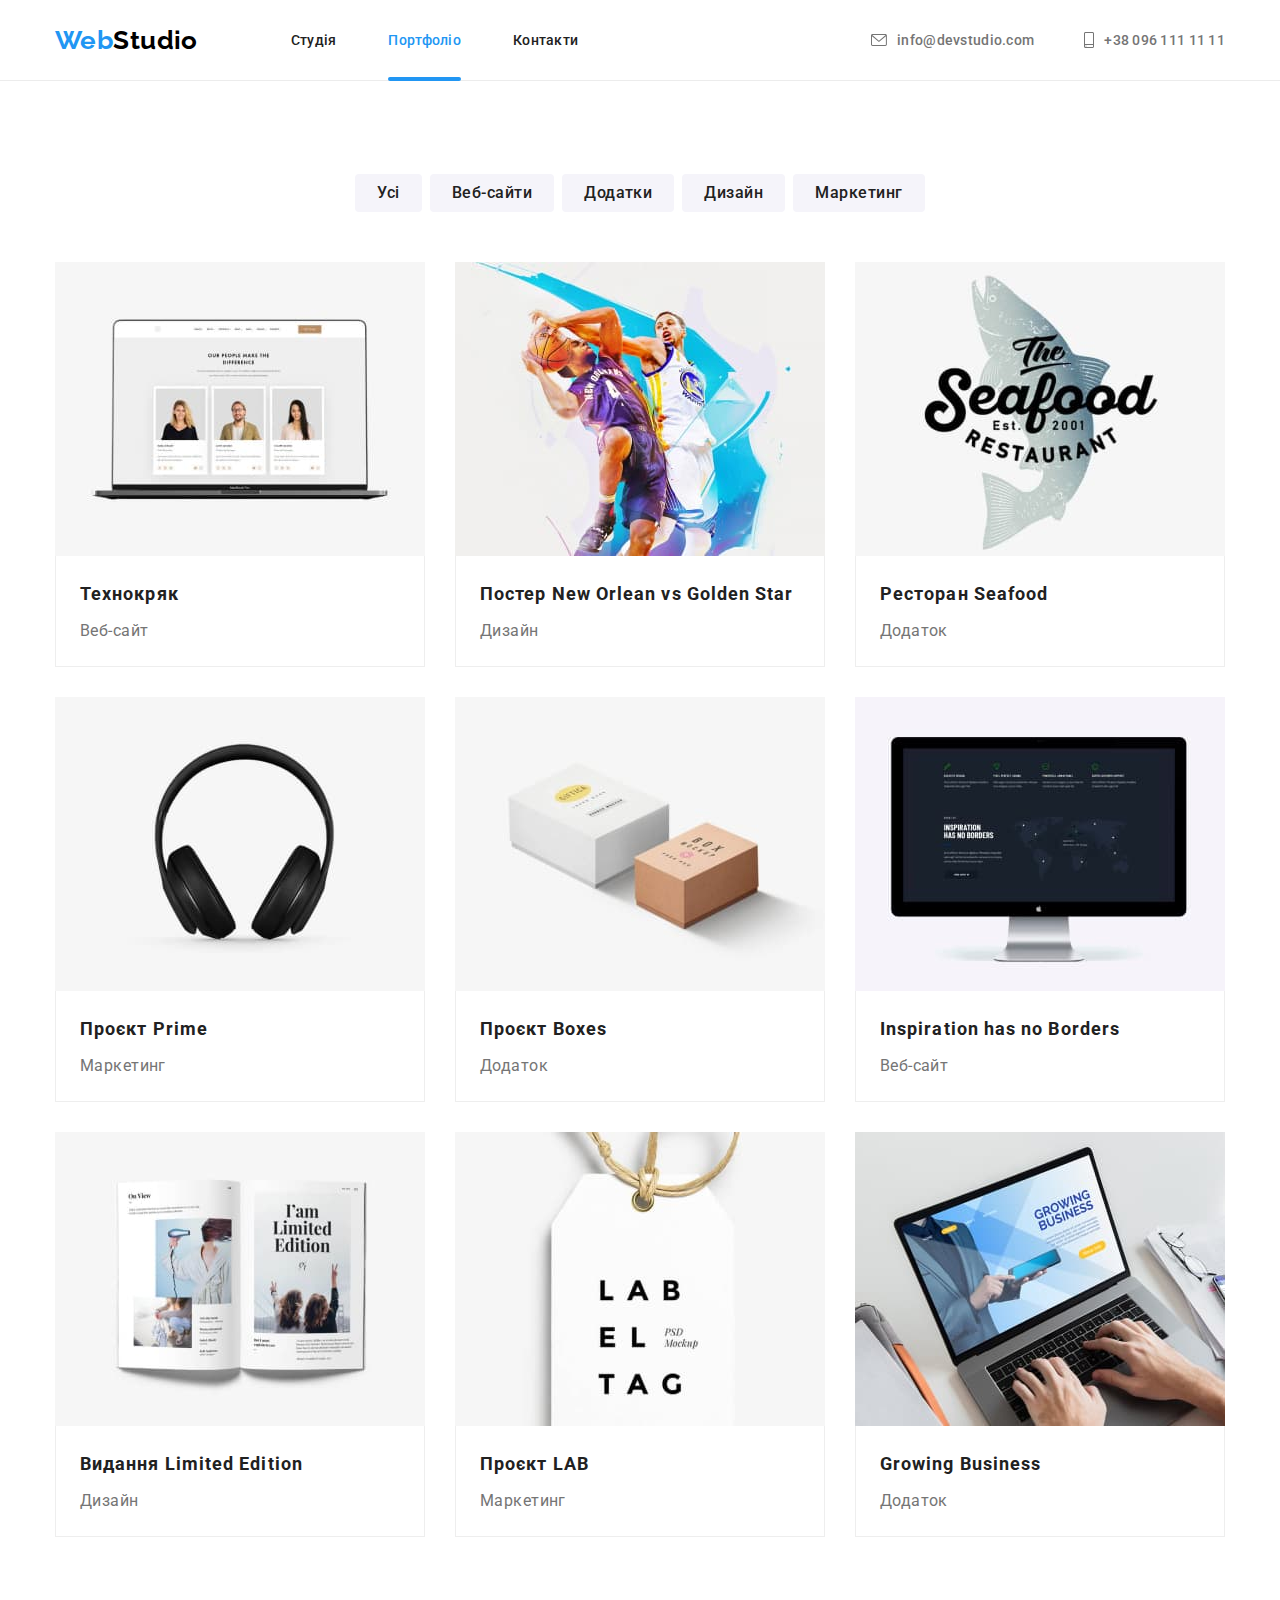
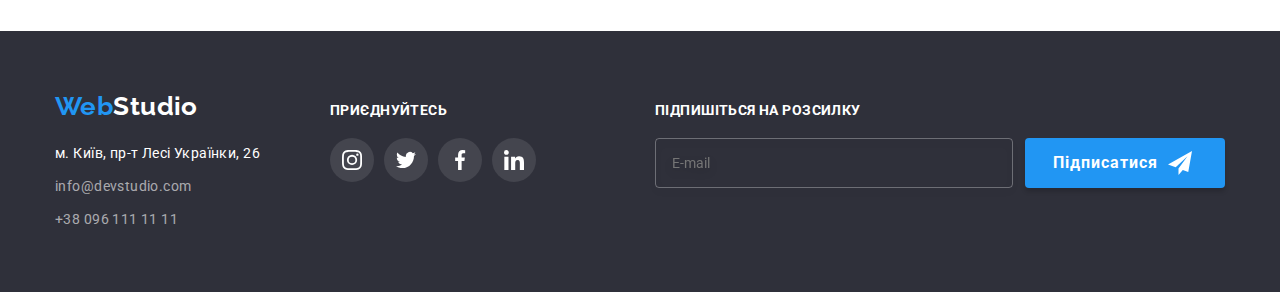
==== portfolio.html @ eb081574 "Initial commit" ====
<!DOCTYPE html>
<html lang="uk">
<head>
    <meta charset="UTF-8">
    <meta http-equiv="X-UA-Compatible" content="IE=edge">
    <meta name="viewport" content="width=device-width, initial-scale=1.0">
    <title>Портфоліо</title>
    <link rel="preconnect" href="https://fonts.googleapis.com">
    <link rel="preconnect" href="https://fonts.gstatic.com" crossorigin>
    <link href="https://fonts.googleapis.com/css2?family=Raleway:wght@700&family=Roboto:wght@400;500;700;900&display=swap" rel="stylesheet">
    <link rel="stylesheet" href="https://cdnjs.cloudflare.com/ajax/libs/modern-normalize/1.1.0/modern-normalize.css">
    <link rel="stylesheet" href="./css/styles.css">
</head>
<body>
    <header class="header">
        <div class="header-navigation container">
            <a lang="en" class="site-logo" href="./"><span class="site-logo-design">Web</span>Studio</a>
            <nav class="header-nav">
                <ul class="header-navigation-links list">
                    <li class="list-item"><a class="header-navigation-link" href="./">Студія</a></li>
                    <li class="list-item"><a class="header-navigation-link current" href="./portfolio.html">Портфоліо</a></li>
                    <li class="list-item"><a class="header-navigation-link" href="#">Контакти</a></li>
                </ul>
            </nav>
            <ul class="header-navigation-contacts list">
                <li class="list-item">
                    <a class="header-navigation-email" href="mailto:info@devstudio.com">
                        <svg class="header-navigation-email-icon">
                            <use href="./images/icons.svg#icon-envelope"></use>
                        </svg>
                        info@devstudio.com
                    </a>
                </li>
                <li class="list-item">
                    <a class="header-navigation-phone" href="tel:+380961111111">
                        <svg class="header-navigation-phone-icon">
                            <use href="./images/icons.svg#icon-smartphone"></use>
                        </svg>
                        +38 096 111 11 11
                    </a>
                </li>
            </ul>
        </div>
    </header>
    <main>
        <section class="projects section">
            <div class="container">
                <!-- hide this h1 -->
                <h1 class="projects-title">Наші проекти</h1>
                <ul class="projects-filter-buttons-list list">
                    <li class="projects-filter-item"><button class="projects-filter-button" type="button">Усі</button></li>
                    <li class="projects-filter-item"><button class="projects-filter-button" type="button">Веб-сайти</button></li>
                    <li class="projects-filter-item"><button class="projects-filter-button" type="button">Додатки</button></li>
                    <li class="projects-filter-item"><button class="projects-filter-button" type="button">Дизайн</button></li>
                    <li class="projects-filter-item"><button class="projects-filter-button" type="button">Маркетинг</button></li>
                </ul>
                <ul class="projects-list list">
                    <li class="projects-item">
                        <a class="project-link" href="#">
                            <div class="project-description-container">
                                <img src="./images/technocrack.jpg" alt="Технокряк" width="370" height="295">
                                <div class="project-description">
                                    <p>
                                        Ресурс пропонує комплексні пропозиції з різним рівнем функціоналу та сервісів. Все це дозволить відвідувачу отримати вичерпні відомості про компанію чи приватну особу.
                                    </p>
                                </div>
                            </div>
                            <div class="project-content">
                                <h2 class="project-title">Технокряк</h2>
                                <p class="project-type">Веб-сайт</p>
                            </div>
                        </a>
                    </li>
                    <li class="projects-item">
                        <a class="project-link" href="#">
                            <div class="project-description-container">
                                <img src="./images/poster_new-orlean.jpg" alt="Постер New Orlean vs Golden Star" width="370" height="295">
                                <div class="project-description">
                                    <p>
                                        Ресурс пропонує комплексні пропозиції з різним рівнем функціоналу та сервісів. Все це дозволить відвідувачу
                                        отримати
                                        вичерпні відомості про компанію чи приватну особу.
                                    </p>
                                </div>
                            </div>
                            <div class="project-content">
                                <h2 class="project-title">Постер New Orlean vs Golden Star</h2>
                                <p class="project-type">Дизайн</p>
                            </div>
                        </a>
                    </li>
                    <li class="projects-item">
                        <a class="project-link" href="">
                            <div class="project-description-container">
                                <img src="./images/restaurant_seafood.jpg" alt="Ресторан Seafood" width="370" height="295">
                                <div class="project-description">
                                    <p>
                                        Ресурс пропонує комплексні пропозиції з різним рівнем функціоналу та сервісів. Все це дозволить відвідувачу
                                        отримати
                                        вичерпні відомості про компанію чи приватну особу.
                                    </p>
                                </div>
                            </div>
                            <div class="project-content">
                                <h2 class="project-title">Ресторан Seafood</h2>
                                <p class="project-type">Додаток</p>
                            </div>
                        </a>
                    </li>
                    <li class="projects-item">
                        <a class="project-link" href="#">
                            <div class="project-description-container">
                                <img src="./images/project_prime.jpg" alt="Проєкт Prime" width="370" height="295">
                                <div class="project-description">
                                    <p>
                                        Ресурс пропонує комплексні пропозиції з різним рівнем функціоналу та сервісів. Все це дозволить відвідувачу
                                        отримати
                                        вичерпні відомості про компанію чи приватну особу.
                                    </p>
                                </div>
                            </div>
                            <div class="project-content">
                                <h2 class="project-title">Проєкт Prime</h2>
                                <p class="project-type">Маркетинг</p>
                            </div>
                        </a>
                    </li>
                    <li class="projects-item">
                        <a class="project-link" href="#">
                            <div class="project-description-container">
                                <img src="./images/project_boxes.jpg" alt="Проєкт Boxes" width="370" height="295">
                                <div class="project-description">
                                    <p>
                                        Ресурс пропонує комплексні пропозиції з різним рівнем функціоналу та сервісів. Все це дозволить відвідувачу
                                        отримати
                                        вичерпні відомості про компанію чи приватну особу.
                                    </p>
                                </div>
                            </div>
                            <div class="project-content">
                                <h2 class="project-title">Проєкт Boxes</h2>
                                <p class="project-type">Додаток</p>
                            </div>
                        </a>
                    </li>
                    <li class="projects-item">
                        <a class="project-link" href="#">
                            <div class="project-description-container">
                                <img src="./images/inspiration_has_no_borders.jpg" alt="Inspiration has no Borders" width="370" height="295">
                                <div class="project-description">
                                    <p>
                                        Ресурс пропонує комплексні пропозиції з різним рівнем функціоналу та сервісів. Все це дозволить відвідувачу
                                        отримати
                                        вичерпні відомості про компанію чи приватну особу.
                                    </p>
                                </div>
                            </div>
                            <div class="project-content">
                                <h2 class="project-title">Inspiration has no Borders</h2>
                                <p class="project-type">Веб-сайт</p>
                            </div>
                        </a>
                    </li>
                    <li class="projects-item">
                        <a class="project-link" href="#">
                            <div class="project-description-container">
                                <img src="./images/book_limited-edition.jpg" alt="Видання Limited Edition" width="370" height="295">
                                <div class="project-description">
                                    <p>
                                        Ресурс пропонує комплексні пропозиції з різним рівнем функціоналу та сервісів. Все це дозволить відвідувачу
                                        отримати
                                        вичерпні відомості про компанію чи приватну особу.
                                    </p>
                                </div>
                            </div>
                           <div class="project-content">
                                <h2 class="project-title">Видання Limited Edition</h2>
                                <p class="project-type">Дизайн</p>
                           </div>
                        </a>
                    </li>
                    <li class="projects-item">
                        <a class="project-link" href="#">
                            <div class="project-description-container">
                                <img src="./images/project_lab.jpg" alt="Проєкт LAB" width="370" height="295">
                                <div class="project-description">
                                    <p>
                                        Ресурс пропонує комплексні пропозиції з різним рівнем функціоналу та сервісів. Все це дозволить відвідувачу
                                        отримати
                                        вичерпні відомості про компанію чи приватну особу.
                                    </p>
                                </div>
                            </div>
                            <div class="project-content">
                                <h2 class="project-title">Проєкт LAB</h2>
                                <p class="project-type">Маркетинг</p>
                            </div>
                        </a>
                    </li>
                    <li class="projects-item">
                        <a class="project-link" href="#">
                            <div class="project-description-container">
                                <img src="./images/growing-business.jpg" alt="Growing Business" width="370" height="295">
                                <div class="project-description">
                                    <p>
                                        Ресурс пропонує комплексні пропозиції з різним рівнем функціоналу та сервісів. Все це дозволить відвідувачу
                                        отримати
                                        вичерпні відомості про компанію чи приватну особу.
                                    </p>
                                </div>
                            </div>
                            <div class="project-content">
                                <h2 class="project-title">Growing Business</h2>
                                <p class="project-type">Додаток</p>
                            </div>
                        </a>
                    </li>
                </ul>
            </div>
        </section>
    </main>
    <footer class="footer">
        <div class="footer-container container">
            <div class="footer-logo-contacts">
                <a lang="en" class="site-logo footer-logo" href="./"><span class="site-logo-design">Web</span>Studio</a>
                <div class="address-container">
                    <address>
                        <ul class="footer-contacts-list list">
                            <li class="footer-physical-address">м. Київ, пр-т Лесі Українки, 26</li>
                            <li><a class="footer-contact" href="mailto:info@devstudio.com">info@devstudio.com</a></li>
                            <li><a class="footer-contact" href="tel:+380961111111">+38 096 111 11 11</a></li>
                        </ul>
                    </address>
                </div>
            </div>
            <div class="footer-social-container">
                <p class="footer-social-title">Приєднуйтесь</p>
                <ul class="footer-social-list list">
                    <li class="footer-social-item">
                        <a class="footer-social-link" href="https://instagram.com/" target="_blank"
                            rel="noopener noreferrer">
                            <svg class="footer-social-link-icon">
                                <use href="./images/icons.svg#icon-instagram"></use>
                            </svg>
                        </a>
                    </li>
                    <li class="footer-social-item">
                        <a class="footer-social-link" href="https://twitter.com/" target="_blank" rel="noopener noreferrer">
                            <svg class="footer-social-link-icon">
                                <use href="./images/icons.svg#icon-twitter"></use>
                            </svg>
                        </a>
                    </li>
                    <li class="footer-social-item">
                        <a class="footer-social-link" href="https://facebook.com/" target="_blank"
                            rel="noopener noreferrer">
                            <svg class="footer-social-link-icon">
                                <use href="./images/icons.svg#icon-facebook"></use>
                            </svg>
                        </a>
                    </li>
                    <li class="footer-social-item">
                        <a class="footer-social-link" href="https://linkedin.com/" target="_blank"
                            rel="noopener noreferrer">
                            <svg class="footer-social-link-icon">
                                <use href="./images/icons.svg#icon-linkedin"></use>
                            </svg>
                        </a>
                    </li>
                </ul>
            </div>
            <div class="footer-subscribe-form-container">
                <p class="subscribe-form-label">Підпишіться на розсилку</p>
                <form class="footer-subscribe-form">
                    <input class="subscribe-form-input" type="email" name="email" placeholder="E-mail">
                    <button class="subscribe-form-button" type="submit">
                        Підписатися
                        <svg class="subscribe-button-icon">
                            <use href="./images/icons.svg#send_icon"></use>
                        </svg>
                    </button>
                </form>
            </div>
        </div>
    </footer>
</body>
</html>
---- css/styles.css ----
:root {
    --global-lightblack-color: #757575;
    --header-border-color: #ececec;
    --hero-button-background-active-color: #188ce8;
    --skill-icon-backgruond: #f5f4fa;
    --company-team-background-color: #f5f4fa;
    --social-icons-fill: #afb1b8;
    --projects-filter-button-background: #f5f4fa;
    --projects-item-border-color: #eeeeee;
    --project-description-background: rgba(33, 150, 243, 0.9);
    --hero-footer-background-color: #2f303a;
    --footer-contacts-color: rgba(255, 255, 255, 0.6);
    --footer-social-link-bg-color: rgba(255, 255, 255, 0.1);
    --global-white-color: #ffffff;
    --global-sky-color: #2196f3;
    --global-black-color: #000000;
    --global-blackgray-color: #212121;
    --modal-window-backdrop-color: rgba(0, 0, 0, 0.2);
    --global-transition-duration: 250ms;
    --global-transition-timing-function: cubic-bezier(0.4, 0, 0.2, 1);
    --form-placeholder-color: rgba(117, 117, 117, 0.5);
    --form-border-color: rgba(33, 33, 33, 0.2);
}

html {
    box-sizing: border-box;
}

body {
    /* paddint-top for fixed header */
    padding-top: 80px;
    font-family: "Roboto", sans-serif;
    font-size: 14px;
    letter-spacing: 0.03em;
    color: var(--global-blackgray-color);
}

h1,
h2,
h3,
p {
    margin-top: 0;
    margin-bottom: 0;
}

img {
    display: block;
    max-width: 100%;
    height: auto;
}

.container {
    margin-left: auto;
    margin-right: auto;
    padding-left: 15px;
    padding-right: 15px;
    width: 1200px;
}

.section {
    padding-top: 94px;
    padding-bottom: 94px;
}

.list {
    padding: 0;
    margin: 0;
    list-style: none;
}

/* ################## Start header #################### */

.header {
    position: fixed;
    top: 0;
    left: 0;
    width: 100%;
    background-color: var(--global-white-color);
    border-bottom: 1px solid var(--header-border-color);
    z-index: 2;
}

.header-navigation {
    display: flex;
    align-items: center;
}

.site-logo {
    font-family: "Raleway", sans-serif;
    font-style: normal;
    font-size: 26px;
    font-weight: 700;
    line-height: 1.1923;
    text-decoration: none;
    color: var(--global-black-color);
}

.site-logo-design {
    color: var(--global-sky-color);
}

.header-nav {
    margin-left: 93px;
}

.header-navigation-links {
    display: flex;
}

.header-navigation-links .header-navigation-link,
.header-navigation-contacts .header-navigation-email,
.header-navigation-contacts .header-navigation-phone {
    padding-top: 32px;
    padding-bottom: 32px;
}

.header-navigation-links .list-item + .list-item {
    margin-left: 52px;
}

.header-navigation-contacts .list-item + .list-item {
    margin-left: 50px;
}

.header-navigation-contacts {
    display: flex;
    margin-left: auto;
}

.header-navigation-link {
    position: relative;
    display: block;
    font-style: normal;
    font-weight: 500;
    line-height: 1.1428;
    letter-spacing: 0.02em;
    text-decoration: none;
    color: var(--global-blackgray-color);
    /* css перехід */
    transition-property: color;
    transition-duration: var(--global-transition-duration);
    transition-timing-function: var(--global-transition-timing-function);
}

.header-navigation-email-icon {
    width: 16px;
    height: 12px;
    margin-right: 10px;
    fill: currentColor;
}

.header-navigation-phone-icon {
    width: 10px;
    height: 16px;
    margin-right: 10px;
    fill: currentColor;
}

.header-navigation-email,
.header-navigation-phone {
    display: flex;
    align-items: center;
    font-weight: 500;
    line-height: 1.1428;
    letter-spacing: 0.02em;
    text-decoration: none;
    color: var(--global-lightblack-color);
    /* css перехід */
    transition-property: color;
    transition-duration: var(--global-transition-duration);
    transition-timing-function: var(--global-transition-timing-function);
}

.header-navigation-link:hover,
.header-navigation-email:hover,
.header-navigation-phone:hover,
.header-navigation-link:focus,
.header-navigation-email:focus,
.header-navigation-phone:focus {
    color: var(--global-sky-color);
}

.current::after,
.header-navigation-link::after {
    content: "";
    position: absolute;
    left: 0;
    bottom: -1px;
    display: block;
    min-width: 100%;
    height: 4px;
    background-color: var(--global-sky-color);
    opacity: 0;
    border-radius: 2px;
    /* css перехід */
    transition-property: opacity;
    transition-duration: var(--global-transition-duration);
    transition-timing-function: var(--global-transition-timing-function);
}

.header-navigation-link:hover::after,
.header-navigation-link:focus::after {
    opacity: 1;
}

.current,
.current::after {
    opacity: 1;
    color: var(--global-sky-color);
}

/* ################## End header #################### */

.hero {
    max-width: 1600px;
    min-height: 600px;
    margin-left: auto;
    margin-right: auto;
    padding-top: 200px;
    padding-bottom: 200px;
    text-align: center;
    background-image: linear-gradient(
            to right,
            rgba(47, 48, 58, 0.4),
            rgba(47, 48, 58, 0.4)
        ),
        url(../images/hero_image.jpg);
    background-repeat: no-repeat;
    background-position: center;
    background-size: cover;
    background-color: var(--global-blackgray-color);
}

.hero-title {
    display: block;
    width: 696px;
    margin-left: auto;
    margin-right: auto;
    margin-bottom: 30px;
    font-weight: 900;
    font-size: 44px;
    line-height: 1.3636;
    text-align: center;
    letter-spacing: 0.06em;
    text-transform: uppercase;
    color: var(--global-white-color);
}

.hero-button {
    background: var(--global-sky-color);
    padding: 10px 32px;
    font-family: "Roboto", sans-serif;
    font-style: normal;
    font-size: 16px;
    font-weight: 700;
    line-height: 1.875;
    align-items: center;
    text-align: center;
    letter-spacing: 0.06em;
    cursor: pointer;
    color: var(--global-white-color);
    border: none;
    border-radius: 4px;
    /* css перехід */
    transition-property: background-color;
    transition-duration: var(--global-transition-duration);
    transition-timing-function: var(--global-transition-timing-function);
}

.hero-button:active {
    background-color: var(--hero-button-background-active-color);
}

/* ##################### Start Modal window #################### */

.modal-window-backdrop {
    position: fixed;
    /* Ставимо його в початок вюпорта */
    top: 0;
    left: 0;
    /* і розтягуємо на вюпорт */
    width: 100%;
    height: 100%;
    background-color: var(--modal-window-backdrop-color);
    /* css перехід */
    transition-property: opacity;
    transition-duration: var(--global-transition-duration);
    transition-timing-function: var(--global-transition-timing-function);
    z-index: 3;
}

.modal-window-backdrop.is-hidden {
    /* Прозорість */
    opacity: 0;
    /* при кліку на елемент на нього не впливу немає і клік буде прийматися наступним елементом*/
    pointer-events: none;
}

.modal-window-backdrop.is-hidden .modal-window {
    transform: translate(-50%, -50%) scale(1.1);
}

.modal-window {
    /* центрування відносно початку вікна верхній лівий кут */
    position: absolute;
    top: 50%;
    left: 50%;
    /* padding: 8px; */
    transform: translate(-50%, -50%) scale(1);
    min-width: 528px;
    min-height: 581px;
    border-radius: 4px;
    background-color: var(--global-white-color);
    transition-property: transform;
    transition-duration: var(--global-transition-duration);
    transition-timing-function: var(--global-transition-timing-function);
}

.modal-close-icon {
    width: 18px;
    height: 18px;
    fill: currentColor;
    transition-property: fill;
    transition-duration: var(--global-transition-duration);
    transition-timing-function: var(--global-transition-timing-function);
}

.modal-close-button {
    width: 30px;
    height: 30px;
    display: flex;
    align-items: center;
    margin-top: 8px;
    margin-right: 8px;
    margin-left: auto;
    background-color: var(--global-white-color);
    cursor: pointer;
    border: 1px solid rgba(0, 0, 0, 0.1);
    border-radius: 50%;
}

.modal-close-button:hover .modal-close-icon {
    fill: var(--global-sky-color);
}

.form-header {
    width: 448px;
    display: block;
    margin-left: auto;
    margin-right: auto;
    margin-bottom: 12px;
    font-size: 20px;
    line-height: calc(23 / 20);
    text-align: center;
    color: var(--global-blackgray-color);
}

.form {
    width: 448px;
    margin-left: auto;
    margin-right: auto;
}

.form-field {
    position: relative;
    display: flex;
    flex-direction: column;
    margin-bottom: 10px;
}

.form-field label {
    margin-bottom: 4px;
    font-size: 12px;
    line-height: 14px;
    letter-spacing: 0.01em;
    color: var(--global-lightblack-color);
}

.form-input {
    margin: 0;
    padding-top: 11px;
    padding-bottom: 11px;
    padding-left: 42px;
    padding-right: 12px;
    border: 1px solid var(--form-border-color);
    border-radius: 4px;
    transition-property: border-color;
    transition-duration: var(--global-transition-duration);
    transition-timing-function: var(--global-transition-timing-function);
}

.input-field-icon {
    position: absolute;
    top: 50%;
    left: 12px;
    width: 18px;
    height: 18px;
    transition-property: fill;
    transition-duration: var(--global-transition-duration);
    transition-timing-function: var(--global-transition-timing-function);
}

.textarea-field {
    margin-bottom: 20px;
}

.form-textarea {
    resize: none;
    padding: 16px 12px;
    border: 1px solid var(--form-border-color);
    border-radius: 4px;
    transition-property: border-color;
    transition-duration: var(--global-transition-duration);
    transition-timing-function: var(--global-transition-timing-function);
}

.form-textarea::placeholder {
    font-size: 12px;
    line-height: calc(14 / 12);
    letter-spacing: 0.01em;
    color: var(--form-placeholder-color);
}

.form-input:focus {
    outline: none;
    border-color: var(--global-sky-color);
}

.form-input:focus ~ .input-field-icon {
    fill: var(--global-sky-color);
}

.form-textarea:focus {
    outline: none;
    border-color: var(--global-sky-color);
}

.terms-checkbox {
    appearance: none;
}

.terms-label {
    display: flex;
    align-items: center;
    justify-content: center;
    margin-bottom: 30px;
    font-size: 14px;
    line-height: calc(24 / 14);
    color: var(--global-lightblack-color);
}

.terms-of-use-icon {
    display: inline-block;
    width: 16px;
    height: 15px;
    margin-right: 7px;
    border: 2px solid var(--global-black-color);
    border-radius: 2px;
}

.terms-checkbox:checked + .terms-of-use-icon {
    background-color: var(--global-sky-color);
    background-image: url("../images/icons.svg#check_icon");
    background-size: contain;
    background-origin: border-box;
    border-color: var(--global-sky-color);
}

.terms-of-use-decoration {
    margin-left: 4px;
    color: var(--global-sky-color);
}

.form-button {
    background: var(--hero-button-background-active-color);
    padding: 10px 52px;
    font-family: "Roboto", sans-serif;
    font-style: normal;
    font-size: 16px;
    font-weight: 700;
    line-height: calc(30 / 16);
    margin-right: auto;
    margin-left: auto;
    margin-bottom: 40px;
    display: flex;
    align-items: center;
    text-align: center;
    letter-spacing: 0.06em;
    cursor: pointer;
    color: var(--global-white-color);
    border: none;
    border-radius: 4px;
    box-shadow: 0px 4px 4px rgba(0, 0, 0, 0.15);
}

/* ##################### End Modal window #################### */

.company-skills-list {
    display: flex;
}

.company-skills-list .skill + .skill {
    margin-left: 30px;
}

.skill {
    flex-basis: calc(100% / 4);
}

.skill-icon {
    width: 70px;
    height: 70px;
}

.skill-icon-container {
    display: flex;
    align-items: center;
    justify-content: center;
    height: 120px;
    background: var(--skill-icon-backgruond);
    border-radius: 4px;
    margin-bottom: 30px;
}

.skill-title {
    margin-bottom: 10px;
    font-style: normal;
    font-size: 14px;
    line-height: 1.1428;
    text-transform: uppercase;
}

.skill-text {
    font-style: normal;
    font-weight: 400;
    line-height: 1.7142;
    color: var(--global-lightblack-color);
}

.company-works-section {
    padding-top: 0;
}

.company-works-list {
    display: flex;
}

.company-works-list .work + .work {
    margin-left: 30px;
}

.work-thumb {
    position: relative;
}

.work-description-container {
    min-width: 100%;
    min-height: 70px;
    position: absolute;
    bottom: 0;
    display: flex;
    align-items: center;
    justify-content: center;
    background: rgba(47, 48, 58, 0.8);
}

.work-title {
    font-size: 14px;
    line-height: calc(16 / 14);
    text-align: center;
    text-transform: uppercase;
    color: var(--global-white-color);
}

.company-works-title,
.company-team-title,
.company-clients-title {
    margin-bottom: 50px;
    font-style: normal;
    font-size: 36px;
    line-height: 1.1666;
    text-align: center;
    color: var(--global-blackgray-color);
}

.company-team {
    background-color: var(--company-team-background-color);
}

.company-worker-list {
    display: flex;
}

.company-worker-list .team-card + .team-card {
    margin-left: 30px;
}

.team-card {
    background-color: var(--global-white-color);
    box-shadow: 0px 1px 3px rgba(0, 0, 0, 0.12), 0px 1px 1px rgba(0, 0, 0, 0.14),
        0px 2px 1px rgba(0, 0, 0, 0.2);
    border-bottom-left-radius: 4px;
    border-bottom-right-radius: 4px;
}

.worker-description {
    padding-top: 30px;
    padding-bottom: 30px;
}

.company-worker-name {
    margin-bottom: 10px;
    font-style: normal;
    font-size: 16px;
    font-weight: 500;
    line-height: 1.1875;
    text-align: center;
    color: var(--global-blackgray-color);
}

.company-worker-position {
    margin-bottom: 16px;
    font-size: 16px;
    line-height: 19px;
    text-align: center;
    color: var(--global-lightblack-color);
}

.social-links-list {
    display: flex;
    justify-content: center;
}

.social-links-list .social-item + .social-item {
    margin-left: 10px;
}

.social-link {
    width: 44px;
    height: 44px;
    display: flex;
    align-items: center;
    justify-content: center;
    color: var(--social-icons-fill);
    background-color: var(--global-white-color);
    border-radius: 50%;
    /* css перехід */
    transition-property: color, background-color;
    transition-duration: var(--global-transition-duration);
    transition-timing-function: var(--global-transition-timing-function);
}

.social-link-icon {
    width: 20px;
    height: 20px;
    fill: currentColor;
}

.social-link:hover,
.social-link:focus {
    color: var(--global-white-color);
    background-color: var(--global-sky-color);
}

.company-clients-list {
    display: flex;
    justify-content: center;
}

.company-clients-list .clients-list-item + .clients-list-item {
    margin-left: 30px;
}

.client-link {
    width: 170px;
    height: 92px;
    display: flex;
    align-items: center;
    justify-content: center;
    color: var(--social-icons-fill);
    background-color: var(--global-white-color);
    border: 1px solid var(--social-icons-fill);
    border-radius: 4px;
    /* css перехід */
    transition-property: color, border;
    transition-duration: var(--global-transition-duration);
    transition-timing-function: var(--global-transition-timing-function);
}

.client-icon {
    width: 106px;
    height: 60px;
    fill: currentColor;
}

.client-link:hover,
.client-link:focus {
    color: var(--global-sky-color);
    background-color: var(--global-white-color);
    border: 1px solid var(--global-sky-color);
}

/* hide h1, h2 */
.projects-title,
.skills-title {
    position: absolute;
    width: 1px;
    height: 1px;
    margin: -1px;
    border: 0;
    padding: 0;
    white-space: nowrap;
    clip-path: inset(100%);
    clip: rect(0 0 0 0);
    overflow: hidden;
}

.projects-filter-buttons-list {
    display: flex;
    justify-content: center;
    margin-bottom: 50px;
}

.projects-filter-buttons-list .projects-filter-item + .projects-filter-item {
    margin-left: 8px;
}

.projects-filter-button {
    background: var(--projects-filter-button-background);
    padding: 6px 22px;
    font-family: "Roboto", sans-serif;
    font-style: normal;
    font-size: 16px;
    font-weight: 500;
    line-height: 1.625;
    text-align: center;
    letter-spacing: 0.03em;
    cursor: pointer;
    color: var(--global-blackgray-color);
    border: none;
    border-radius: 4px;
    /* css перехід */
    transition-property: background-color, color, box-shadow;
    transition-duration: var(--global-transition-duration);
    transition-timing-function: var(--global-transition-timing-function);
}

.projects-filter-button:hover,
.projects-filter-button:focus {
    background-color: var(--global-sky-color);
    color: var(--global-white-color);
    box-shadow: 0px 3px 1px rgba(0, 0, 0, 0.1), 0px 1px 2px rgba(0, 0, 0, 0.08),
        0px 2px 2px rgba(0, 0, 0, 0.12);
}

.projects-list {
    display: flex;
    flex-wrap: wrap;
    margin-top: -30px;
    margin-left: -30px;
}

.projects-item {
    margin-top: 30px;
    margin-left: 30px;
    flex-basis: calc(100% / 3 - 30px);
}

.project-link {
    display: inline-block;
    text-decoration: none;
    color: var(--global-blackgray-color);
    /* css перехід */
    transition-property: box-shadow;
    transition-duration: var(--global-transition-duration);
    transition-timing-function: var(--global-transition-timing-function);
}

.project-link:hover,
.project-link:focus {
    box-shadow: 0px 1px 1px rgba(0, 0, 0, 0.12), 0px 4px 4px rgba(0, 0, 0, 0.06),
        1px 4px 6px rgba(0, 0, 0, 0.16);
}

/*############### Start Projects description animation #################*/

.project-description-container {
    position: relative;
    overflow: hidden;
}

.project-description-container::before {
    display: inline-block;
    content: "";
    position: absolute;
    top: 0;
    left: 0;
    width: 100%;
    height: 100%;
    background: var(--project-description-background);
    transform: translateY(100%);
    transition-property: transform;
    transition-duration: var(--global-transition-duration);
    transition-timing-function: var(--global-transition-timing-function);
}

.project-description {
    position: absolute;
    top: 0;
    left: 0;
    min-height: 100%;
    min-width: 100%;
    margin-left: auto;
    margin-right: auto;
    display: flex;
    align-items: center;
    justify-content: center;
    /* css перехід */
    transform: translateY(100%);
    transition-property: transform;
    transition-duration: var(--global-transition-duration);
    transition-timing-function: var(--global-transition-timing-function);
}

.project-description > p {
    width: 322px;
}

.projects-item:hover .project-description-container::before,
.projects-item:hover .project-description {
    transform: translateY(0);
}

.project-link:focus .project-description-container::before,
.project-link:focus .project-description {
    transform: translateY(0);
}

.project-description > p {
    font-size: 18px;
    line-height: calc(28 / 18);
    color: var(--global-white-color);
}

/*############### End Projects description animation #################*/

.project-title {
    margin-bottom: 4px;
    font-style: normal;
    font-size: 18px;
    line-height: 2;
    letter-spacing: 0.06em;
    color: var(--global-blackgray-color);
}

.project-type {
    font-style: normal;
    font-size: 16px;
    line-height: 1.875;
    color: var(--global-lightblack-color);
}

.project-content {
    padding: 20px 24px;
    border: 1px solid var(--projects-item-border-color);
    border-top: none;
}

.footer {
    padding-top: 60px;
    padding-bottom: 60px;
    background-color: var(--hero-footer-background-color);
}

.footer-container {
    display: flex;
    align-items: baseline;
    align-content: center;
    justify-content: space-between;
}

.footer-logo {
    display: block;
    margin-bottom: 20px;
    color: var(--global-white-color);
}

.footer-contacts-list li:not(:last-child) {
    margin-bottom: 9px;
}

.footer-physical-address {
    display: block;
    margin-bottom: 9px;
    font-style: normal;
    font-size: 14px;
    line-height: 1.7142;
    color: var(--global-white-color);
}

.footer-contact {
    font-style: normal;
    line-height: 1.7142;
    text-decoration: none;
    color: var(--footer-contacts-color);
    /* css перехід */
    transition-property: color;
    transition-duration: var(--global-transition-duration);
    transition-timing-function: var(--global-transition-timing-function);
}

.footer-contact:hover,
.footer-contact:focus {
    color: var(--global-sky-color);
}

.footer-social-title {
    margin-bottom: 20px;
    font-style: normal;
    font-weight: 700;
    font-size: 14px;
    line-height: calc(16 / 14);
    text-transform: uppercase;
    color: var(--global-white-color);
}

.footer-social-container {
    margin-left: 70px;
}

.footer-social-list {
    display: flex;
    justify-content: center;
}

.footer-social-list .footer-social-item + .footer-social-item {
    margin-left: 10px;
}

.footer-social-link-icon {
    width: 20px;
    height: 20px;
    fill: currentColor;
}

.footer-social-link {
    width: 44px;
    height: 44px;
    display: flex;
    align-items: center;
    justify-content: center;
    color: var(--global-white-color);
    background-color: var(--footer-social-link-bg-color);
    border-radius: 50%;
    /* css перехід */
    transition-property: background-color;
    transition-duration: var(--global-transition-duration);
    transition-timing-function: var(--global-transition-timing-function);
}

.footer-social-link:hover,
.footer-social-link:focus {
    background-color: var(--global-sky-color);
}

.footer-subscribe-form-container {
    margin-left: auto;
}

.subscribe-form-label {
    display: inline-block;
    margin-bottom: 20px;
    font-weight: 700;
    font-size: 14px;
    line-height: calc(16 / 14);
    text-transform: uppercase;
    color: var(--global-white-color);
}

.footer-subscribe-form {
    display: flex;
    align-items: baseline;
}

/* .subscribe-form-field {
    display: flex;
    flex-direction: column;
} */

.subscribe-form-input {
    width: 358px;
    height: 50px;
    padding: 15px 16px;
    color: var(--global-white-color);
    border: 1px solid rgba(255, 255, 255, 0.3);
    filter: drop-shadow(0px 4px 4px rgba(0, 0, 0, 0.15));
    border-radius: 4px;
    background: transparent;
    transition-property: border-color;
    transition-duration: var(--global-transition-duration);
    transition-timing-function: var(--global-transition-timing-function);
}

.subscribe-form-input:focus {
    outline: none;
    border-color: var(--global-white-color);
}

.subscribe-form-button {
    font-family: "Roboto";
    font-style: normal;
    font-weight: 700;
    font-size: 16px;
    line-height: calc(30 / 16);
    width: 200px;
    padding: 10px 28px;
    margin-left: 12px;
    display: flex;
    align-items: center;
    text-align: center;
    letter-spacing: 0.06em;
    color: var(--global-white-color);
    cursor: pointer;
    background: var(--global-sky-color);
    border: none;
    box-shadow: 0px 4px 4px rgba(0, 0, 0, 0.15);
    border-radius: 4px;
}

.subscribe-button-icon {
    width: 24px;
    height: 24px;
    margin-left: 10px;
    fill: currentColor;
}
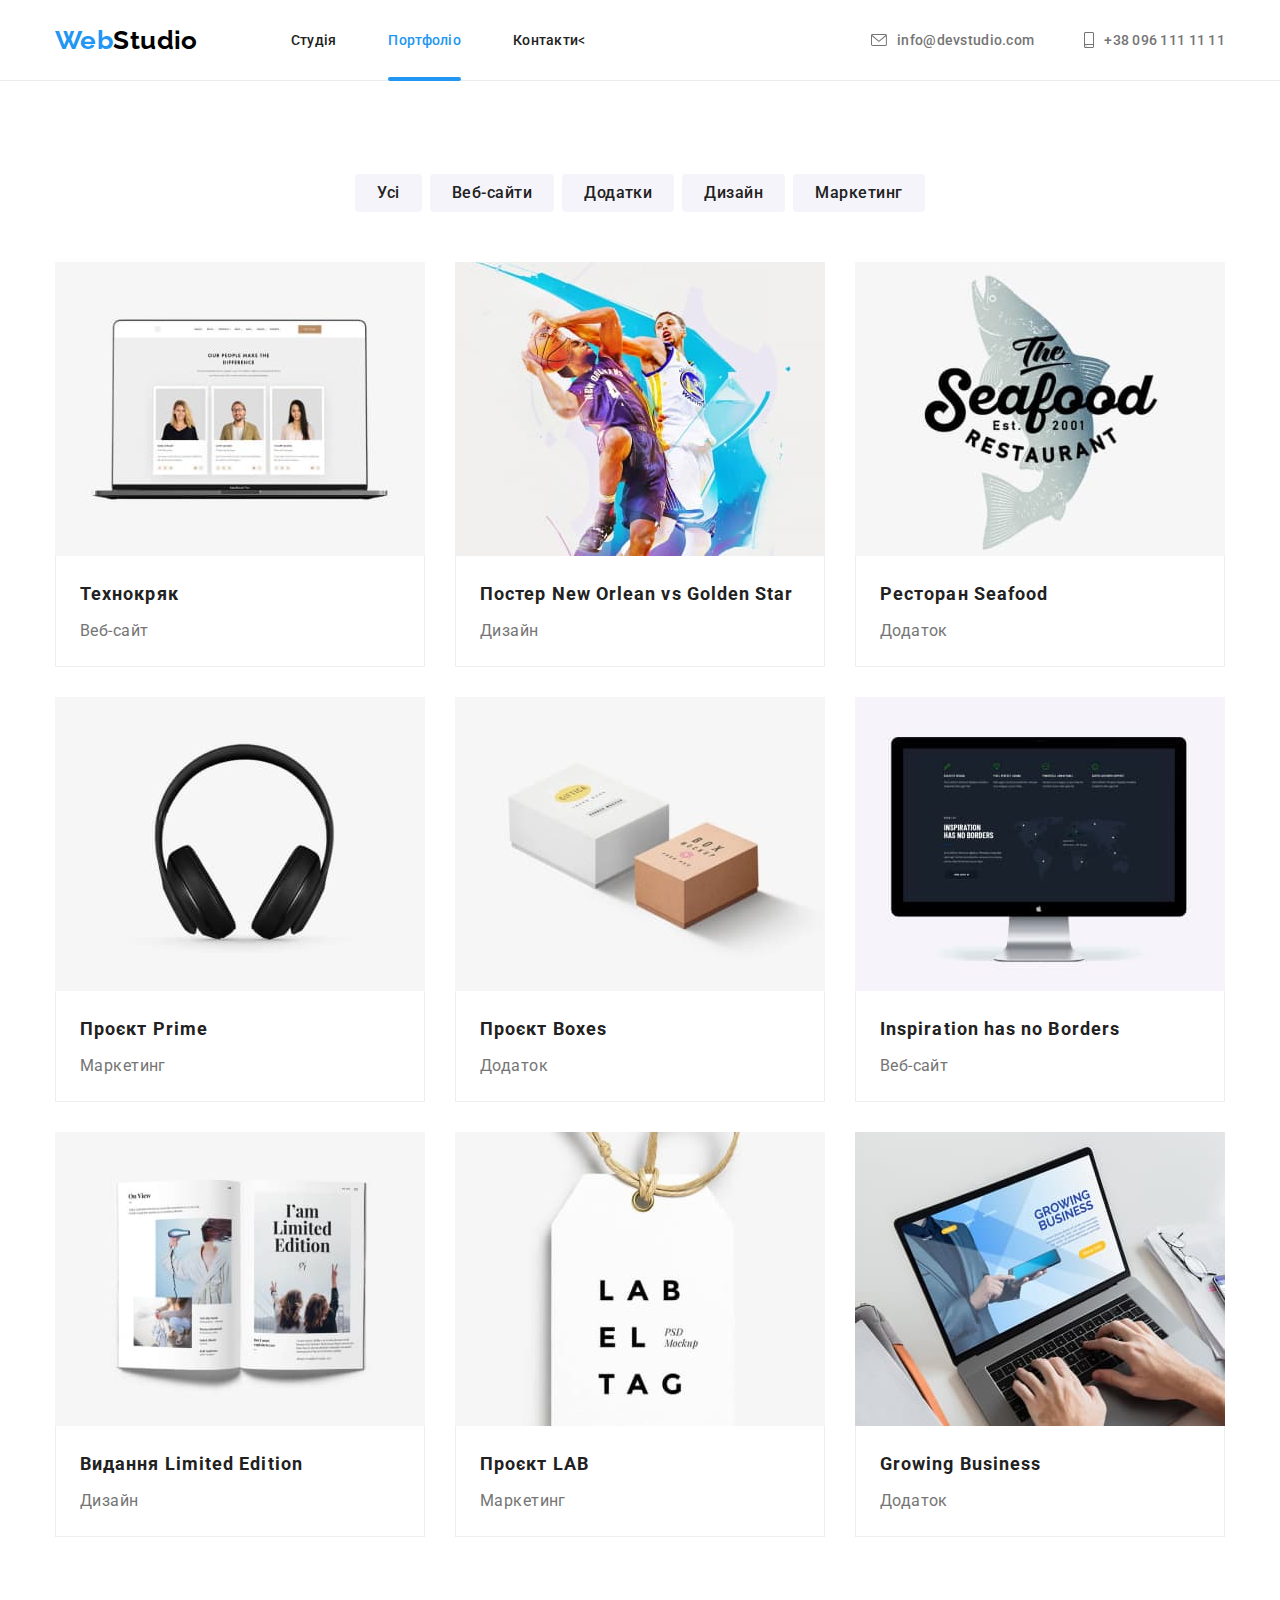
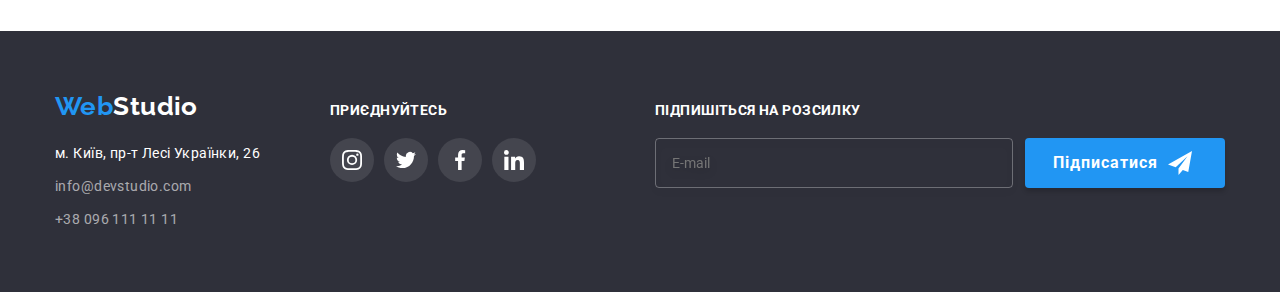
==== commit 7a8dea92: "try to use BEM" ====
--- a/portfolio.html
+++ b/portfolio.html
@@ -13,27 +13,29 @@
 </head>
 <body>
     <header class="header">
-        <div class="header-navigation container">
-            <a lang="en" class="site-logo" href="./"><span class="site-logo-design">Web</span>Studio</a>
-            <nav class="header-nav">
-                <ul class="header-navigation-links list">
-                    <li class="list-item"><a class="header-navigation-link" href="./">Студія</a></li>
-                    <li class="list-item"><a class="header-navigation-link current" href="./portfolio.html">Портфоліо</a></li>
-                    <li class="list-item"><a class="header-navigation-link" href="#">Контакти</a></li>
+        <div class="header-container container">
+            <a lang="en" class="site-logo" href="./">
+                <span class="site-logo__decoration">Web</span>Studio
+            </a>
+            <nav class="site-nav">
+                <ul class="site-nav__list list">
+                    <li class="site-nav__item"><a class="site-nav__link" href="./">Студія</a></li>
+                    <li class="site-nav__item"><a class="site-nav__link site-nav__link--current" href="./portfolio.html">Портфоліо</a></li>
+                    <li class="site-nav__item"><a class="site-nav__link" href="#">Контакти</a></li>
                 </ul>
             </nav>
-            <ul class="header-navigation-contacts list">
-                <li class="list-item">
-                    <a class="header-navigation-email" href="mailto:info@devstudio.com">
-                        <svg class="header-navigation-email-icon">
+            <<ul class="header-contacts list">
+                <li class="header-contacts__item">
+                    <a class="header-contacts__email-link" href="mailto:info@devstudio.com">
+                        <svg class="header-contacts__email-icon">
                             <use href="./images/icons.svg#icon-envelope"></use>
                         </svg>
                         info@devstudio.com
                     </a>
                 </li>
-                <li class="list-item">
-                    <a class="header-navigation-phone" href="tel:+380961111111">
-                        <svg class="header-navigation-phone-icon">
+                <li class="header-contacts__item">
+                    <a class="header-contacts__phone-link" href="tel:+380961111111">
+                        <svg class="header-contacts__phone-icon">
                             <use href="./images/icons.svg#icon-smartphone"></use>
                         </svg>
                         +38 096 111 11 11
@@ -43,175 +45,175 @@
         </div>
     </header>
     <main>
-        <section class="projects section">
+        <section class="projects-section section">
             <div class="container">
                 <!-- hide this h1 -->
-                <h1 class="projects-title">Наші проекти</h1>
-                <ul class="projects-filter-buttons-list list">
-                    <li class="projects-filter-item"><button class="projects-filter-button" type="button">Усі</button></li>
-                    <li class="projects-filter-item"><button class="projects-filter-button" type="button">Веб-сайти</button></li>
-                    <li class="projects-filter-item"><button class="projects-filter-button" type="button">Додатки</button></li>
-                    <li class="projects-filter-item"><button class="projects-filter-button" type="button">Дизайн</button></li>
-                    <li class="projects-filter-item"><button class="projects-filter-button" type="button">Маркетинг</button></li>
+                <h1 class="projects-section__title">Наші проекти</h1>
+                <ul class="projects-filter-list list">
+                    <li class="projects-filter-list__item"><button class="projects-filter-list__button" type="button">Усі</button></li>
+                    <li class="projects-filter-list__item"><button class="projects-filter-list__button" type="button">Веб-сайти</button></li>
+                    <li class="projects-filter-list__item"><button class="projects-filter-list__button" type="button">Додатки</button></li>
+                    <li class="projects-filter-list__item"><button class="projects-filter-list__button" type="button">Дизайн</button></li>
+                    <li class="projects-filter-list__item"><button class="projects-filter-list__button" type="button">Маркетинг</button></li>
                 </ul>
                 <ul class="projects-list list">
-                    <li class="projects-item">
-                        <a class="project-link" href="#">
-                            <div class="project-description-container">
+                    <li class="projects-list__item">
+                        <a class="projects-list__link" href="#">
+                            <div class="projects-list__description-container">
                                 <img src="./images/technocrack.jpg" alt="Технокряк" width="370" height="295">
-                                <div class="project-description">
-                                    <p>
+                                <div class="projects-list__project-description">
+                                    <p class="projects-list__description-text">
                                         Ресурс пропонує комплексні пропозиції з різним рівнем функціоналу та сервісів. Все це дозволить відвідувачу отримати вичерпні відомості про компанію чи приватну особу.
                                     </p>
                                 </div>
                             </div>
-                            <div class="project-content">
-                                <h2 class="project-title">Технокряк</h2>
-                                <p class="project-type">Веб-сайт</p>
-                            </div>
-                        </a>
-                    </li>
-                    <li class="projects-item">
-                        <a class="project-link" href="#">
-                            <div class="project-description-container">
+                            <div class="projects-list__project-meta">
+                                <h2 class="projects-list__title">Технокряк</h2>
+                                <p class="projects-list__type">Веб-сайт</p>
+                            </div>
+                        </a>
+                    </li>
+                    <li class="projects-list__item">
+                        <a class="projects-list__link" href="#">
+                            <div class="projects-list__description-container">
                                 <img src="./images/poster_new-orlean.jpg" alt="Постер New Orlean vs Golden Star" width="370" height="295">
-                                <div class="project-description">
-                                    <p>
-                                        Ресурс пропонує комплексні пропозиції з різним рівнем функціоналу та сервісів. Все це дозволить відвідувачу
-                                        отримати
-                                        вичерпні відомості про компанію чи приватну особу.
-                                    </p>
-                                </div>
-                            </div>
-                            <div class="project-content">
-                                <h2 class="project-title">Постер New Orlean vs Golden Star</h2>
-                                <p class="project-type">Дизайн</p>
-                            </div>
-                        </a>
-                    </li>
-                    <li class="projects-item">
-                        <a class="project-link" href="">
-                            <div class="project-description-container">
+                                <div class="projects-list__project-description">
+                                    <p class="projects-list__description-text">
+                                        Ресурс пропонує комплексні пропозиції з різним рівнем функціоналу та сервісів. Все це дозволить відвідувачу
+                                        отримати
+                                        вичерпні відомості про компанію чи приватну особу.
+                                    </p>
+                                </div>
+                            </div>
+                            <div class="projects-list__project-meta">
+                                <h2 class="projects-list__title">Постер New Orlean vs Golden Star</h2>
+                                <p class="projects-list__type">Дизайн</p>
+                            </div>
+                        </a>
+                    </li>
+                    <li class="projects-list__item">
+                        <a class="projects-list__link" href="">
+                            <div class="projects-list__description-container">
                                 <img src="./images/restaurant_seafood.jpg" alt="Ресторан Seafood" width="370" height="295">
-                                <div class="project-description">
-                                    <p>
-                                        Ресурс пропонує комплексні пропозиції з різним рівнем функціоналу та сервісів. Все це дозволить відвідувачу
-                                        отримати
-                                        вичерпні відомості про компанію чи приватну особу.
-                                    </p>
-                                </div>
-                            </div>
-                            <div class="project-content">
-                                <h2 class="project-title">Ресторан Seafood</h2>
-                                <p class="project-type">Додаток</p>
-                            </div>
-                        </a>
-                    </li>
-                    <li class="projects-item">
-                        <a class="project-link" href="#">
-                            <div class="project-description-container">
+                                <div class="projects-list__project-description">
+                                    <p class="projects-list__description-text">
+                                        Ресурс пропонує комплексні пропозиції з різним рівнем функціоналу та сервісів. Все це дозволить відвідувачу
+                                        отримати
+                                        вичерпні відомості про компанію чи приватну особу.
+                                    </p>
+                                </div>
+                            </div>
+                            <div class="projects-list__project-meta">
+                                <h2 class="projects-list__title">Ресторан Seafood</h2>
+                                <p class="projects-list__type">Додаток</p>
+                            </div>
+                        </a>
+                    </li>
+                    <li class="projects-list__item">
+                        <a class="projects-list__link" href="#">
+                            <div class="projects-list__description-container">
                                 <img src="./images/project_prime.jpg" alt="Проєкт Prime" width="370" height="295">
-                                <div class="project-description">
-                                    <p>
-                                        Ресурс пропонує комплексні пропозиції з різним рівнем функціоналу та сервісів. Все це дозволить відвідувачу
-                                        отримати
-                                        вичерпні відомості про компанію чи приватну особу.
-                                    </p>
-                                </div>
-                            </div>
-                            <div class="project-content">
-                                <h2 class="project-title">Проєкт Prime</h2>
-                                <p class="project-type">Маркетинг</p>
-                            </div>
-                        </a>
-                    </li>
-                    <li class="projects-item">
-                        <a class="project-link" href="#">
-                            <div class="project-description-container">
+                                <div class="projects-list__project-description">
+                                    <p class="projects-list__description-text">
+                                        Ресурс пропонує комплексні пропозиції з різним рівнем функціоналу та сервісів. Все це дозволить відвідувачу
+                                        отримати
+                                        вичерпні відомості про компанію чи приватну особу.
+                                    </p>
+                                </div>
+                            </div>
+                            <div class="projects-list__project-meta">
+                                <h2 class="projects-list__title">Проєкт Prime</h2>
+                                <p class="projects-list__type">Маркетинг</p>
+                            </div>
+                        </a>
+                    </li>
+                    <li class="projects-list__item">
+                        <a class="projects-list__link" href="#">
+                            <div class="projects-list__description-container">
                                 <img src="./images/project_boxes.jpg" alt="Проєкт Boxes" width="370" height="295">
-                                <div class="project-description">
-                                    <p>
-                                        Ресурс пропонує комплексні пропозиції з різним рівнем функціоналу та сервісів. Все це дозволить відвідувачу
-                                        отримати
-                                        вичерпні відомості про компанію чи приватну особу.
-                                    </p>
-                                </div>
-                            </div>
-                            <div class="project-content">
-                                <h2 class="project-title">Проєкт Boxes</h2>
-                                <p class="project-type">Додаток</p>
-                            </div>
-                        </a>
-                    </li>
-                    <li class="projects-item">
-                        <a class="project-link" href="#">
-                            <div class="project-description-container">
+                                <div class="projects-list__project-description">
+                                    <p class="projects-list__description-text">
+                                        Ресурс пропонує комплексні пропозиції з різним рівнем функціоналу та сервісів. Все це дозволить відвідувачу
+                                        отримати
+                                        вичерпні відомості про компанію чи приватну особу.
+                                    </p>
+                                </div>
+                            </div>
+                            <div class="projects-list__project-meta">
+                                <h2 class="projects-list__title">Проєкт Boxes</h2>
+                                <p class="projects-list__type">Додаток</p>
+                            </div>
+                        </a>
+                    </li>
+                    <li class="projects-list__item">
+                        <a class="projects-list__link" href="#">
+                            <div class="projects-list__description-container">
                                 <img src="./images/inspiration_has_no_borders.jpg" alt="Inspiration has no Borders" width="370" height="295">
-                                <div class="project-description">
-                                    <p>
-                                        Ресурс пропонує комплексні пропозиції з різним рівнем функціоналу та сервісів. Все це дозволить відвідувачу
-                                        отримати
-                                        вичерпні відомості про компанію чи приватну особу.
-                                    </p>
-                                </div>
-                            </div>
-                            <div class="project-content">
-                                <h2 class="project-title">Inspiration has no Borders</h2>
-                                <p class="project-type">Веб-сайт</p>
-                            </div>
-                        </a>
-                    </li>
-                    <li class="projects-item">
-                        <a class="project-link" href="#">
-                            <div class="project-description-container">
+                                <div class="projects-list__project-description">
+                                    <p class="projects-list__description-text">
+                                        Ресурс пропонує комплексні пропозиції з різним рівнем функціоналу та сервісів. Все це дозволить відвідувачу
+                                        отримати
+                                        вичерпні відомості про компанію чи приватну особу.
+                                    </p>
+                                </div>
+                            </div>
+                            <div class="projects-list__project-meta">
+                                <h2 class="projects-list__title">Inspiration has no Borders</h2>
+                                <p class="projects-list__type">Веб-сайт</p>
+                            </div>
+                        </a>
+                    </li>
+                    <li class="projects-list__item">
+                        <a class="projects-list__link" href="#">
+                            <div class="projects-list__description-container">
                                 <img src="./images/book_limited-edition.jpg" alt="Видання Limited Edition" width="370" height="295">
-                                <div class="project-description">
-                                    <p>
-                                        Ресурс пропонує комплексні пропозиції з різним рівнем функціоналу та сервісів. Все це дозволить відвідувачу
-                                        отримати
-                                        вичерпні відомості про компанію чи приватну особу.
-                                    </p>
-                                </div>
-                            </div>
-                           <div class="project-content">
-                                <h2 class="project-title">Видання Limited Edition</h2>
-                                <p class="project-type">Дизайн</p>
+                                <div class="projects-list__project-description">
+                                    <p class="projects-list__description-text">
+                                        Ресурс пропонує комплексні пропозиції з різним рівнем функціоналу та сервісів. Все це дозволить відвідувачу
+                                        отримати
+                                        вичерпні відомості про компанію чи приватну особу.
+                                    </p>
+                                </div>
+                            </div>
+                           <div class="projects-list__project-meta">
+                                <h2 class="projects-list__title">Видання Limited Edition</h2>
+                                <p class="projects-list__type">Дизайн</p>
                            </div>
                         </a>
                     </li>
-                    <li class="projects-item">
-                        <a class="project-link" href="#">
-                            <div class="project-description-container">
+                    <li class="projects-list__item">
+                        <a class="projects-list__link" href="#">
+                            <div class="projects-list__description-container">
                                 <img src="./images/project_lab.jpg" alt="Проєкт LAB" width="370" height="295">
-                                <div class="project-description">
-                                    <p>
-                                        Ресурс пропонує комплексні пропозиції з різним рівнем функціоналу та сервісів. Все це дозволить відвідувачу
-                                        отримати
-                                        вичерпні відомості про компанію чи приватну особу.
-                                    </p>
-                                </div>
-                            </div>
-                            <div class="project-content">
-                                <h2 class="project-title">Проєкт LAB</h2>
-                                <p class="project-type">Маркетинг</p>
-                            </div>
-                        </a>
-                    </li>
-                    <li class="projects-item">
-                        <a class="project-link" href="#">
-                            <div class="project-description-container">
+                                <div class="projects-list__project-description">
+                                    <p class="projects-list__description-text">
+                                        Ресурс пропонує комплексні пропозиції з різним рівнем функціоналу та сервісів. Все це дозволить відвідувачу
+                                        отримати
+                                        вичерпні відомості про компанію чи приватну особу.
+                                    </p>
+                                </div>
+                            </div>
+                            <div class="projects-list__project-meta">
+                                <h2 class="projects-list__title">Проєкт LAB</h2>
+                                <p class="projects-list__type">Маркетинг</p>
+                            </div>
+                        </a>
+                    </li>
+                    <li class="projects-list__item">
+                        <a class="projects-list__link" href="#">
+                            <div class="projects-list__description-container">
                                 <img src="./images/growing-business.jpg" alt="Growing Business" width="370" height="295">
-                                <div class="project-description">
-                                    <p>
-                                        Ресурс пропонує комплексні пропозиції з різним рівнем функціоналу та сервісів. Все це дозволить відвідувачу
-                                        отримати
-                                        вичерпні відомості про компанію чи приватну особу.
-                                    </p>
-                                </div>
-                            </div>
-                            <div class="project-content">
-                                <h2 class="project-title">Growing Business</h2>
-                                <p class="project-type">Додаток</p>
+                                <div class="projects-list__project-description">
+                                    <p class="projects-list__description-text">
+                                        Ресурс пропонує комплексні пропозиції з різним рівнем функціоналу та сервісів. Все це дозволить відвідувачу
+                                        отримати
+                                        вичерпні відомості про компанію чи приватну особу.
+                                    </p>
+                                </div>
+                            </div>
+                            <div class="projects-list__project-meta">
+                                <h2 class="projects-list__title">Growing Business</h2>
+                                <p class="projects-list__type">Додаток</p>
                             </div>
                         </a>
                     </li>
@@ -221,61 +223,63 @@
     </main>
     <footer class="footer">
         <div class="footer-container container">
-            <div class="footer-logo-contacts">
-                <a lang="en" class="site-logo footer-logo" href="./"><span class="site-logo-design">Web</span>Studio</a>
-                <div class="address-container">
-                    <address>
-                        <ul class="footer-contacts-list list">
-                            <li class="footer-physical-address">м. Київ, пр-т Лесі Українки, 26</li>
-                            <li><a class="footer-contact" href="mailto:info@devstudio.com">info@devstudio.com</a></li>
-                            <li><a class="footer-contact" href="tel:+380961111111">+38 096 111 11 11</a></li>
-                        </ul>
-                    </address>
-                </div>
+            <div class="footer-contacts-container">
+                <a lang="en" class="site-logo footer__site-logo" href="./">
+                    <span class="site-logo__decoration">Web</span>Studio
+                </a>
+                <address>
+                    <ul class="footer-contacts-list list">
+                        <li class="footer-contacts-list__physical-address">м. Київ, пр-т Лесі Українки, 26</li>
+                        <li><a class="footer-contacts-list__link" href="mailto:info@devstudio.com">info@devstudio.com</a>
+                        </li>
+                        <li><a class="footer-contacts-list__link" href="tel:+380961111111">+38 096 111 11 11</a></li>
+                    </ul>
+                </address>
             </div>
             <div class="footer-social-container">
-                <p class="footer-social-title">Приєднуйтесь</p>
+                <p class="footer-social-container_name">Приєднуйтесь</p>
                 <ul class="footer-social-list list">
-                    <li class="footer-social-item">
-                        <a class="footer-social-link" href="https://instagram.com/" target="_blank"
-                            rel="noopener noreferrer">
-                            <svg class="footer-social-link-icon">
+                    <li class="footer-social-list__item">
+                        <a class="footer-social-list__link" href="https://instagram.com/" target="_blank"
+                            rel="noopener noreferrer">
+                            <svg class="footer-social-list__icon">
                                 <use href="./images/icons.svg#icon-instagram"></use>
                             </svg>
                         </a>
                     </li>
-                    <li class="footer-social-item">
-                        <a class="footer-social-link" href="https://twitter.com/" target="_blank" rel="noopener noreferrer">
-                            <svg class="footer-social-link-icon">
+                    <li class="footer-social-list__item">
+                        <a class="footer-social-list__link" href="https://twitter.com/" target="_blank"
+                            rel="noopener noreferrer">
+                            <svg class="footer-social-list__icon">
                                 <use href="./images/icons.svg#icon-twitter"></use>
                             </svg>
                         </a>
                     </li>
-                    <li class="footer-social-item">
-                        <a class="footer-social-link" href="https://facebook.com/" target="_blank"
-                            rel="noopener noreferrer">
-                            <svg class="footer-social-link-icon">
+                    <li class="footer-social-list__item">
+                        <a class="footer-social-list__link" href="https://facebook.com/" target="_blank"
+                            rel="noopener noreferrer">
+                            <svg class="footer-social-list__icon">
                                 <use href="./images/icons.svg#icon-facebook"></use>
                             </svg>
                         </a>
                     </li>
-                    <li class="footer-social-item">
-                        <a class="footer-social-link" href="https://linkedin.com/" target="_blank"
-                            rel="noopener noreferrer">
-                            <svg class="footer-social-link-icon">
+                    <li class="footer-social-list__item">
+                        <a class="footer-social-list__link" href="https://linkedin.com/" target="_blank"
+                            rel="noopener noreferrer">
+                            <svg class="footer-social-list__icon">
                                 <use href="./images/icons.svg#icon-linkedin"></use>
                             </svg>
                         </a>
                     </li>
                 </ul>
             </div>
-            <div class="footer-subscribe-form-container">
-                <p class="subscribe-form-label">Підпишіться на розсилку</p>
+            <div class="footer-subscribe">
+                <p class="footer-subscribe__name">Підпишіться на розсилку</p>
                 <form class="footer-subscribe-form">
-                    <input class="subscribe-form-input" type="email" name="email" placeholder="E-mail">
-                    <button class="subscribe-form-button" type="submit">
+                    <input class="footer-subscribe-form__input" type="email" name="email" placeholder="E-mail">
+                    <button class="footer-subscribe-form__button" type="submit">
                         Підписатися
-                        <svg class="subscribe-button-icon">
+                        <svg class="footer-subscribe-form__icon">
                             <use href="./images/icons.svg#send_icon"></use>
                         </svg>
                     </button>
--- a/css/styles.css
+++ b/css/styles.css
@@ -80,7 +80,7 @@
     z-index: 2;
 }
 
-.header-navigation {
+.header-container {
     display: flex;
     align-items: center;
 }
@@ -95,39 +95,39 @@
     color: var(--global-black-color);
 }
 
-.site-logo-design {
+.site-logo__decoration {
     color: var(--global-sky-color);
 }
 
-.header-nav {
+.site-nav {
     margin-left: 93px;
 }
 
-.header-navigation-links {
-    display: flex;
-}
-
-.header-navigation-links .header-navigation-link,
-.header-navigation-contacts .header-navigation-email,
-.header-navigation-contacts .header-navigation-phone {
+.site-nav__list {
+    display: flex;
+}
+
+.site-nav__list .site-nav__link,
+.header-contacts .header-contacts__email,
+.header-contacts .header-contacts__phone {
     padding-top: 32px;
     padding-bottom: 32px;
 }
 
-.header-navigation-links .list-item + .list-item {
+.site-nav__list .site-nav__item + .site-nav__item {
     margin-left: 52px;
 }
 
-.header-navigation-contacts .list-item + .list-item {
+.header-contacts .header-contacts__item + .header-contacts__item {
     margin-left: 50px;
 }
 
-.header-navigation-contacts {
+.header-contacts {
     display: flex;
     margin-left: auto;
 }
 
-.header-navigation-link {
+.site-nav__link {
     position: relative;
     display: block;
     font-style: normal;
@@ -142,22 +142,22 @@
     transition-timing-function: var(--global-transition-timing-function);
 }
 
-.header-navigation-email-icon {
+.header-contacts__email-icon {
     width: 16px;
     height: 12px;
     margin-right: 10px;
     fill: currentColor;
 }
 
-.header-navigation-phone-icon {
+.header-contacts__phone-icon {
     width: 10px;
     height: 16px;
     margin-right: 10px;
     fill: currentColor;
 }
 
-.header-navigation-email,
-.header-navigation-phone {
+.header-contacts__email-link,
+.header-contacts__phone-link {
     display: flex;
     align-items: center;
     font-weight: 500;
@@ -171,17 +171,17 @@
     transition-timing-function: var(--global-transition-timing-function);
 }
 
-.header-navigation-link:hover,
-.header-navigation-email:hover,
-.header-navigation-phone:hover,
-.header-navigation-link:focus,
-.header-navigation-email:focus,
-.header-navigation-phone:focus {
+.site-nav__link:hover,
+.header-contacts__email-link:hover,
+.header-contacts__phone-link:hover,
+.site-nav__link:focus,
+.header-contacts__email-link:focus,
+.header-contacts__phone-link:focus {
     color: var(--global-sky-color);
 }
 
 .current::after,
-.header-navigation-link::after {
+.site-nav__link::after {
     content: "";
     position: absolute;
     left: 0;
@@ -198,20 +198,20 @@
     transition-timing-function: var(--global-transition-timing-function);
 }
 
-.header-navigation-link:hover::after,
-.header-navigation-link:focus::after {
+.site-nav__link:hover::after,
+.site-nav__link:focus::after {
     opacity: 1;
 }
 
-.current,
-.current::after {
+.site-nav__link--current,
+.site-nav__link--current::after {
     opacity: 1;
     color: var(--global-sky-color);
 }
 
 /* ################## End header #################### */
 
-.hero {
+.hero-section {
     max-width: 1600px;
     min-height: 600px;
     margin-left: auto;
@@ -231,7 +231,7 @@
     background-color: var(--global-blackgray-color);
 }
 
-.hero-title {
+.hero-section__title {
     display: block;
     width: 696px;
     margin-left: auto;
@@ -246,7 +246,7 @@
     color: var(--global-white-color);
 }
 
-.hero-button {
+.hero-section__button {
     background: var(--global-sky-color);
     padding: 10px 32px;
     font-family: "Roboto", sans-serif;
@@ -267,7 +267,7 @@
     transition-timing-function: var(--global-transition-timing-function);
 }
 
-.hero-button:active {
+.hero-section__button:active {
     background-color: var(--hero-button-background-active-color);
 }
 
@@ -316,7 +316,7 @@
     transition-timing-function: var(--global-transition-timing-function);
 }
 
-.modal-close-icon {
+.modal-window__close-icon {
     width: 18px;
     height: 18px;
     fill: currentColor;
@@ -325,7 +325,7 @@
     transition-timing-function: var(--global-transition-timing-function);
 }
 
-.modal-close-button {
+.modal-window__close-button {
     width: 30px;
     height: 30px;
     display: flex;
@@ -339,11 +339,11 @@
     border-radius: 50%;
 }
 
-.modal-close-button:hover .modal-close-icon {
+.modal-window__close-button:hover .modal-window__close-icon {
     fill: var(--global-sky-color);
 }
 
-.form-header {
+.modal-window__title {
     width: 448px;
     display: block;
     margin-left: auto;
@@ -355,20 +355,20 @@
     color: var(--global-blackgray-color);
 }
 
-.form {
+.modal-window-form {
     width: 448px;
     margin-left: auto;
     margin-right: auto;
 }
 
-.form-field {
+.modal-window-form__item {
     position: relative;
     display: flex;
     flex-direction: column;
     margin-bottom: 10px;
 }
 
-.form-field label {
+.modal-window-form__label {
     margin-bottom: 4px;
     font-size: 12px;
     line-height: 14px;
@@ -376,7 +376,7 @@
     color: var(--global-lightblack-color);
 }
 
-.form-input {
+.modal-window-form__input {
     margin: 0;
     padding-top: 11px;
     padding-bottom: 11px;
@@ -389,7 +389,7 @@
     transition-timing-function: var(--global-transition-timing-function);
 }
 
-.input-field-icon {
+.modal-window-form__icon {
     position: absolute;
     top: 50%;
     left: 12px;
@@ -400,11 +400,11 @@
     transition-timing-function: var(--global-transition-timing-function);
 }
 
-.textarea-field {
+.modal-window-form__item--textarea-field {
     margin-bottom: 20px;
 }
 
-.form-textarea {
+.modal-window-form__textarea {
     resize: none;
     padding: 16px 12px;
     border: 1px solid var(--form-border-color);
@@ -414,32 +414,32 @@
     transition-timing-function: var(--global-transition-timing-function);
 }
 
-.form-textarea::placeholder {
+.modal-window-form__textarea::placeholder {
     font-size: 12px;
     line-height: calc(14 / 12);
     letter-spacing: 0.01em;
     color: var(--form-placeholder-color);
 }
 
-.form-input:focus {
+.modal-window-form__input:focus {
     outline: none;
     border-color: var(--global-sky-color);
 }
 
-.form-input:focus ~ .input-field-icon {
+.modal-window-form__input:focus ~ .modal-window-form__icon {
     fill: var(--global-sky-color);
 }
 
-.form-textarea:focus {
+.modal-window-form__textarea:focus {
     outline: none;
     border-color: var(--global-sky-color);
 }
 
-.terms-checkbox {
+.modal-window-form__checkbox {
     appearance: none;
 }
 
-.terms-label {
+.modal-window-form__check {
     display: flex;
     align-items: center;
     justify-content: center;
@@ -449,7 +449,7 @@
     color: var(--global-lightblack-color);
 }
 
-.terms-of-use-icon {
+.modal-window-form__check-icon {
     display: inline-block;
     width: 16px;
     height: 15px;
@@ -458,7 +458,7 @@
     border-radius: 2px;
 }
 
-.terms-checkbox:checked + .terms-of-use-icon {
+.modal-window-form__checkbox:checked + .modal-window-form__check-icon {
     background-color: var(--global-sky-color);
     background-image: url("../images/icons.svg#check_icon");
     background-size: contain;
@@ -466,12 +466,12 @@
     border-color: var(--global-sky-color);
 }
 
-.terms-of-use-decoration {
+.modal-window-form__link {
     margin-left: 4px;
     color: var(--global-sky-color);
 }
 
-.form-button {
+.modal-window-form__submit-button {
     background: var(--hero-button-background-active-color);
     padding: 10px 52px;
     font-family: "Roboto", sans-serif;
@@ -495,24 +495,27 @@
 
 /* ##################### End Modal window #################### */
 
-.company-skills-list {
-    display: flex;
-}
-
-.company-skills-list .skill + .skill {
+
+/* ##################### start features-section ##################### */
+
+.features-list {
+    display: flex;
+}
+
+.features-list .features-list__item + .features-list__item {
     margin-left: 30px;
 }
 
-.skill {
+.features-list__item {
     flex-basis: calc(100% / 4);
 }
 
-.skill-icon {
+.features-list__icon {
     width: 70px;
     height: 70px;
 }
 
-.skill-icon-container {
+.features-list__content {
     display: flex;
     align-items: center;
     justify-content: center;
@@ -522,7 +525,7 @@
     margin-bottom: 30px;
 }
 
-.skill-title {
+.features-list__name {
     margin-bottom: 10px;
     font-style: normal;
     font-size: 14px;
@@ -530,13 +533,18 @@
     text-transform: uppercase;
 }
 
-.skill-text {
+.features-list__description {
     font-style: normal;
     font-weight: 400;
     line-height: 1.7142;
     color: var(--global-lightblack-color);
 }
 
+/* ##################### end features-section ##################### */
+
+
+/* ##################### start company works section ##################### */
+
 .company-works-section {
     padding-top: 0;
 }
@@ -545,15 +553,15 @@
     display: flex;
 }
 
-.company-works-list .work + .work {
+.company-works-list .company-works-list__item + .company-works-list__item {
     margin-left: 30px;
 }
 
-.work-thumb {
+.company-works-list__content {
     position: relative;
 }
 
-.work-description-container {
+.company-works-list__description {
     min-width: 100%;
     min-height: 70px;
     position: absolute;
@@ -564,7 +572,7 @@
     background: rgba(47, 48, 58, 0.8);
 }
 
-.work-title {
+.company-works-list__title {
     font-size: 14px;
     line-height: calc(16 / 14);
     text-align: center;
@@ -572,9 +580,9 @@
     color: var(--global-white-color);
 }
 
-.company-works-title,
-.company-team-title,
-.company-clients-title {
+.company-works-section__title,
+.company-team-section__title,
+.clients-section__title {
     margin-bottom: 50px;
     font-style: normal;
     font-size: 36px;
@@ -583,19 +591,23 @@
     color: var(--global-blackgray-color);
 }
 
-.company-team {
+/* ##################### end company works section ##################### */
+
+/* ##################### start company team section ##################### */
+
+.company-team-section {
     background-color: var(--company-team-background-color);
 }
 
-.company-worker-list {
-    display: flex;
-}
-
-.company-worker-list .team-card + .team-card {
+.company-employees-list {
+    display: flex;
+}
+
+.company-employees-list .company-employees-list__item + .company-employees-list__item {
     margin-left: 30px;
 }
 
-.team-card {
+.company-employees-list__item {
     background-color: var(--global-white-color);
     box-shadow: 0px 1px 3px rgba(0, 0, 0, 0.12), 0px 1px 1px rgba(0, 0, 0, 0.14),
         0px 2px 1px rgba(0, 0, 0, 0.2);
@@ -603,12 +615,12 @@
     border-bottom-right-radius: 4px;
 }
 
-.worker-description {
+.employee-description {
     padding-top: 30px;
     padding-bottom: 30px;
 }
 
-.company-worker-name {
+.employee-description__name {
     margin-bottom: 10px;
     font-style: normal;
     font-size: 16px;
@@ -618,7 +630,7 @@
     color: var(--global-blackgray-color);
 }
 
-.company-worker-position {
+.employee-description__position {
     margin-bottom: 16px;
     font-size: 16px;
     line-height: 19px;
@@ -626,16 +638,16 @@
     color: var(--global-lightblack-color);
 }
 
-.social-links-list {
+.employee-social-list {
     display: flex;
     justify-content: center;
 }
 
-.social-links-list .social-item + .social-item {
+.employee-social-list .employee-social-list__item + .employee-social-list__item {
     margin-left: 10px;
 }
 
-.social-link {
+.employee-social-list__link {
     width: 44px;
     height: 44px;
     display: flex;
@@ -650,28 +662,32 @@
     transition-timing-function: var(--global-transition-timing-function);
 }
 
-.social-link-icon {
+.employee-social-list__icon {
     width: 20px;
     height: 20px;
     fill: currentColor;
 }
 
-.social-link:hover,
-.social-link:focus {
+.employee-social-list__link:hover,
+.employee-social-list__link:focus {
     color: var(--global-white-color);
     background-color: var(--global-sky-color);
 }
 
-.company-clients-list {
+/* ##################### end company team section ##################### */
+
+/* ##################### start clients section ##################### */
+
+.clients-list {
     display: flex;
     justify-content: center;
 }
 
-.company-clients-list .clients-list-item + .clients-list-item {
+.clients-list .clients-list__item + .clients-list__item {
     margin-left: 30px;
 }
 
-.client-link {
+.clients-list__link {
     width: 170px;
     height: 92px;
     display: flex;
@@ -687,22 +703,26 @@
     transition-timing-function: var(--global-transition-timing-function);
 }
 
-.client-icon {
+.clients-list__icon {
     width: 106px;
     height: 60px;
     fill: currentColor;
 }
 
-.client-link:hover,
-.client-link:focus {
+.clients-list__link:hover,
+.clients-list__link:focus {
     color: var(--global-sky-color);
     background-color: var(--global-white-color);
     border: 1px solid var(--global-sky-color);
 }
 
+/* ##################### end clients section ##################### */
+
+/* ##################### start portfolio ##################### */
+
 /* hide h1, h2 */
-.projects-title,
-.skills-title {
+.projects-section__title,
+.features-section__title {
     position: absolute;
     width: 1px;
     height: 1px;
@@ -715,17 +735,17 @@
     overflow: hidden;
 }
 
-.projects-filter-buttons-list {
+.projects-filter-list {
     display: flex;
     justify-content: center;
     margin-bottom: 50px;
 }
 
-.projects-filter-buttons-list .projects-filter-item + .projects-filter-item {
+.projects-filter-list .projects-filter-list__item + .projects-filter-list__item {
     margin-left: 8px;
 }
 
-.projects-filter-button {
+.projects-filter-list__button {
     background: var(--projects-filter-button-background);
     padding: 6px 22px;
     font-family: "Roboto", sans-serif;
@@ -745,8 +765,8 @@
     transition-timing-function: var(--global-transition-timing-function);
 }
 
-.projects-filter-button:hover,
-.projects-filter-button:focus {
+.projects-filter-list__button:hover,
+.projects-filter-list__button:focus {
     background-color: var(--global-sky-color);
     color: var(--global-white-color);
     box-shadow: 0px 3px 1px rgba(0, 0, 0, 0.1), 0px 1px 2px rgba(0, 0, 0, 0.08),
@@ -760,13 +780,13 @@
     margin-left: -30px;
 }
 
-.projects-item {
+.projects-list__item {
     margin-top: 30px;
     margin-left: 30px;
     flex-basis: calc(100% / 3 - 30px);
 }
 
-.project-link {
+.projects-list__link {
     display: inline-block;
     text-decoration: none;
     color: var(--global-blackgray-color);
@@ -776,20 +796,20 @@
     transition-timing-function: var(--global-transition-timing-function);
 }
 
-.project-link:hover,
-.project-link:focus {
+.projects-list__link:hover,
+.projects-list__link:focus {
     box-shadow: 0px 1px 1px rgba(0, 0, 0, 0.12), 0px 4px 4px rgba(0, 0, 0, 0.06),
         1px 4px 6px rgba(0, 0, 0, 0.16);
 }
 
 /*############### Start Projects description animation #################*/
 
-.project-description-container {
+.projects-list__description-container {
     position: relative;
     overflow: hidden;
 }
 
-.project-description-container::before {
+.projects-list__description-container::before {
     display: inline-block;
     content: "";
     position: absolute;
@@ -804,7 +824,7 @@
     transition-timing-function: var(--global-transition-timing-function);
 }
 
-.project-description {
+.projects-list__project-description {
     position: absolute;
     top: 0;
     left: 0;
@@ -822,21 +842,18 @@
     transition-timing-function: var(--global-transition-timing-function);
 }
 
-.project-description > p {
+.projects-list__item:hover .projects-list__description-container::before,
+.projects-list__item:hover .projects-list__project-description {
+    transform: translateY(0);
+}
+
+.projects-list__link:focus .projects-list__description-container::before,
+.projects-list__link:focus .projects-list__project-description {
+    transform: translateY(0);
+}
+
+.projects-list__description-text {
     width: 322px;
-}
-
-.projects-item:hover .project-description-container::before,
-.projects-item:hover .project-description {
-    transform: translateY(0);
-}
-
-.project-link:focus .project-description-container::before,
-.project-link:focus .project-description {
-    transform: translateY(0);
-}
-
-.project-description > p {
     font-size: 18px;
     line-height: calc(28 / 18);
     color: var(--global-white-color);
@@ -844,7 +861,13 @@
 
 /*############### End Projects description animation #################*/
 
-.project-title {
+.projects-list__project-meta {
+    padding: 20px 24px;
+    border: 1px solid var(--projects-item-border-color);
+    border-top: none;
+}
+
+.projects-list__title {
     margin-bottom: 4px;
     font-style: normal;
     font-size: 18px;
@@ -853,18 +876,16 @@
     color: var(--global-blackgray-color);
 }
 
-.project-type {
+.projects-list__type {
     font-style: normal;
     font-size: 16px;
     line-height: 1.875;
     color: var(--global-lightblack-color);
 }
 
-.project-content {
-    padding: 20px 24px;
-    border: 1px solid var(--projects-item-border-color);
-    border-top: none;
-}
+/* ##################### end portfolio ##################### */
+
+/*############### Start footer #################*/
 
 .footer {
     padding-top: 60px;
@@ -879,7 +900,7 @@
     justify-content: space-between;
 }
 
-.footer-logo {
+.footer__site-logo {
     display: block;
     margin-bottom: 20px;
     color: var(--global-white-color);
@@ -889,7 +910,7 @@
     margin-bottom: 9px;
 }
 
-.footer-physical-address {
+.footer-contacts-list__physical-address {
     display: block;
     margin-bottom: 9px;
     font-style: normal;
@@ -898,7 +919,7 @@
     color: var(--global-white-color);
 }
 
-.footer-contact {
+.footer-contacts-list__link {
     font-style: normal;
     line-height: 1.7142;
     text-decoration: none;
@@ -909,12 +930,12 @@
     transition-timing-function: var(--global-transition-timing-function);
 }
 
-.footer-contact:hover,
-.footer-contact:focus {
+.footer-contacts-list__link:hover,
+.footer-contacts-list__link:focus {
     color: var(--global-sky-color);
 }
 
-.footer-social-title {
+.footer-social-container_name {
     margin-bottom: 20px;
     font-style: normal;
     font-weight: 700;
@@ -933,17 +954,17 @@
     justify-content: center;
 }
 
-.footer-social-list .footer-social-item + .footer-social-item {
+.footer-social-list .footer-social-list__item + .footer-social-list__item {
     margin-left: 10px;
 }
 
-.footer-social-link-icon {
+.footer-social-list__icon {
     width: 20px;
     height: 20px;
     fill: currentColor;
 }
 
-.footer-social-link {
+.footer-social-list__link {
     width: 44px;
     height: 44px;
     display: flex;
@@ -958,16 +979,16 @@
     transition-timing-function: var(--global-transition-timing-function);
 }
 
-.footer-social-link:hover,
-.footer-social-link:focus {
+.footer-social-list__link:hover,
+.footer-social-list__link:focus {
     background-color: var(--global-sky-color);
 }
 
-.footer-subscribe-form-container {
+.footer-subscribe {
     margin-left: auto;
 }
 
-.subscribe-form-label {
+.footer-subscribe__name {
     display: inline-block;
     margin-bottom: 20px;
     font-weight: 700;
@@ -982,12 +1003,7 @@
     align-items: baseline;
 }
 
-/* .subscribe-form-field {
-    display: flex;
-    flex-direction: column;
-} */
-
-.subscribe-form-input {
+.footer-subscribe-form__input {
     width: 358px;
     height: 50px;
     padding: 15px 16px;
@@ -1001,12 +1017,12 @@
     transition-timing-function: var(--global-transition-timing-function);
 }
 
-.subscribe-form-input:focus {
+.footer-subscribe-form__input:focus {
     outline: none;
     border-color: var(--global-white-color);
 }
 
-.subscribe-form-button {
+.footer-subscribe-form__button {
     font-family: "Roboto";
     font-style: normal;
     font-weight: 700;
@@ -1027,9 +1043,11 @@
     border-radius: 4px;
 }
 
-.subscribe-button-icon {
+.footer-subscribe-form__icon {
     width: 24px;
     height: 24px;
     margin-left: 10px;
     fill: currentColor;
-}+}
+
+/*############### End footer #################*/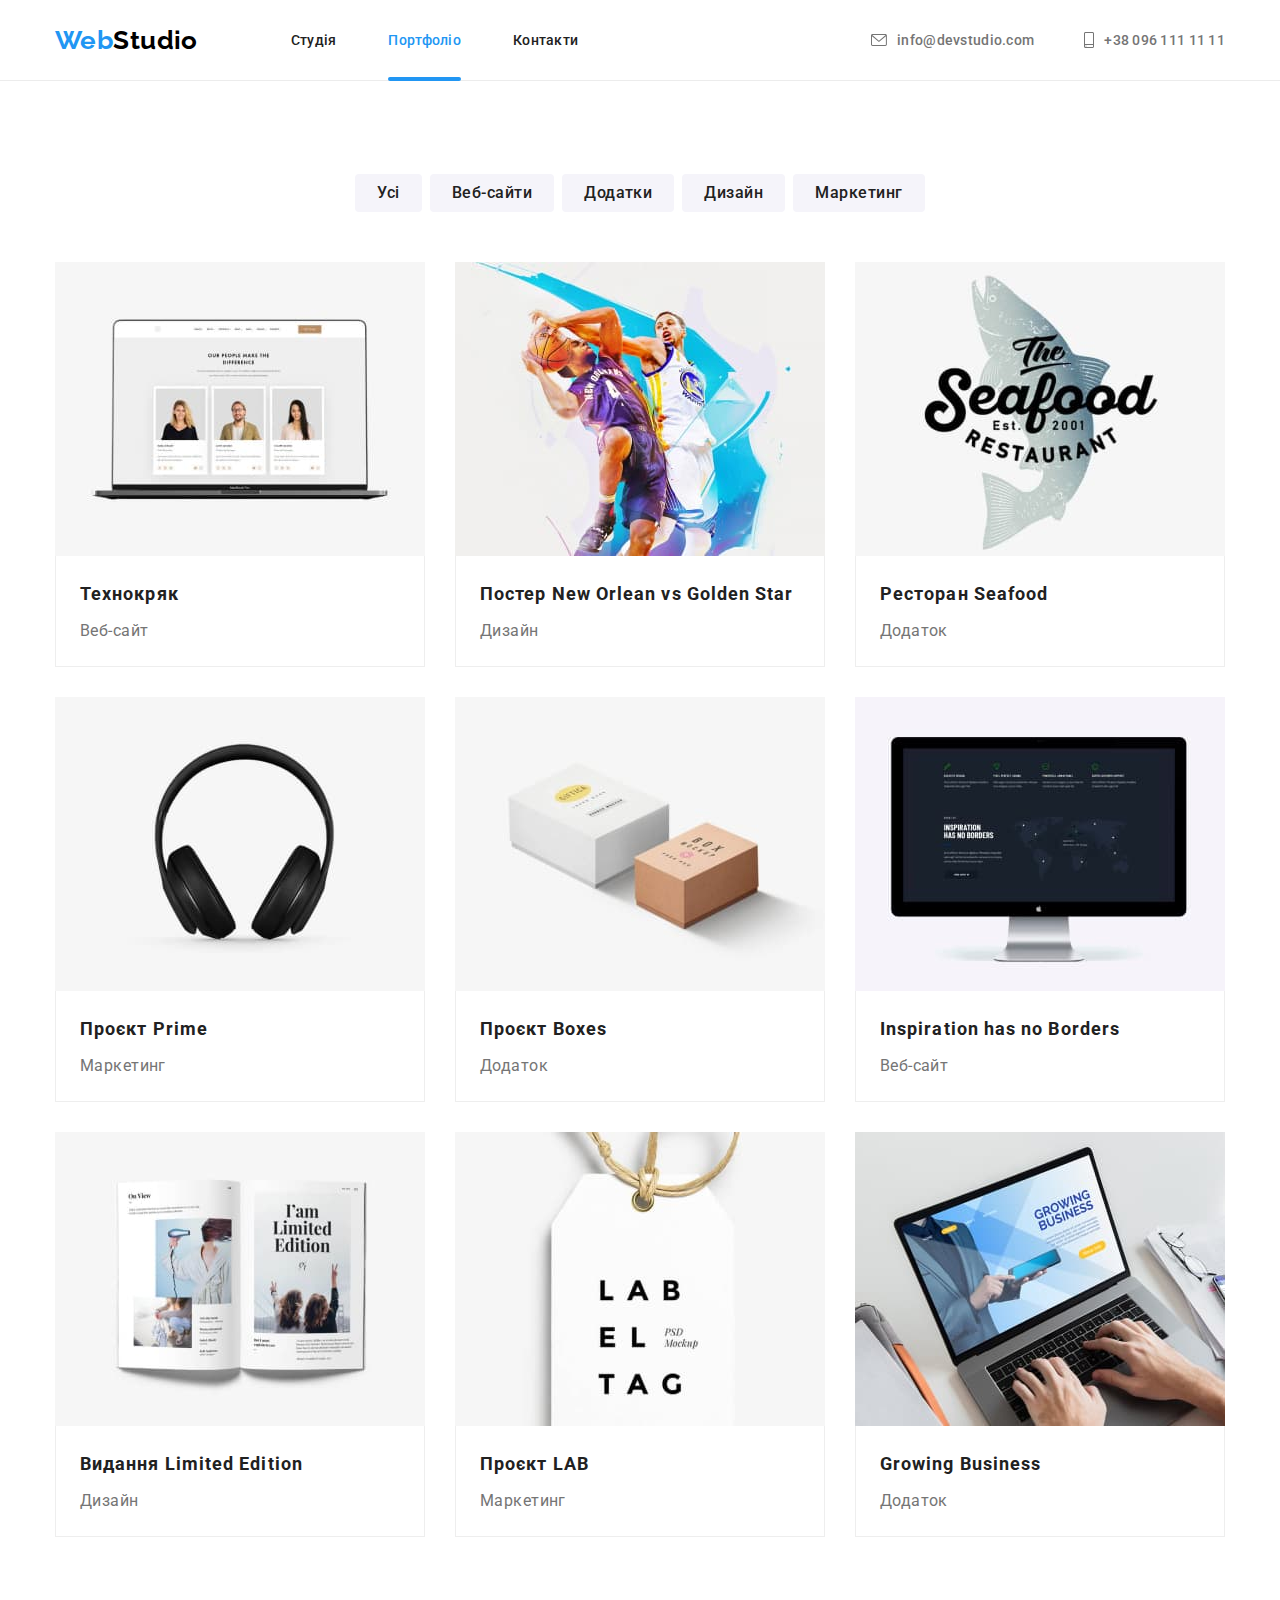
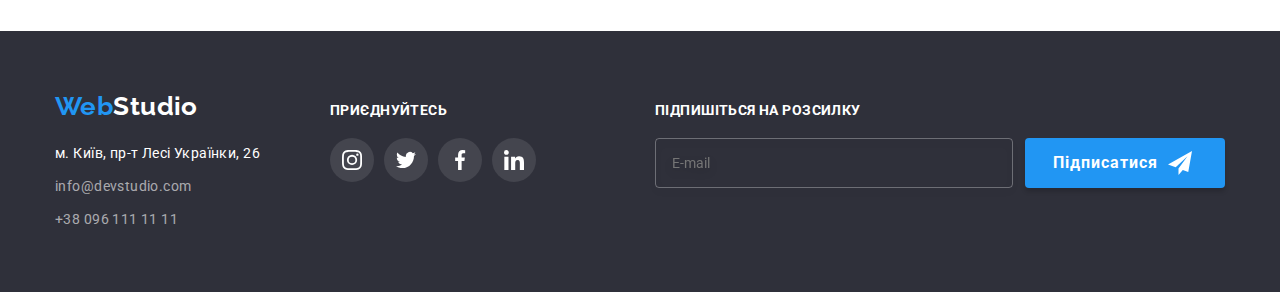
==== commit 1d5dacf7: "correction" ====
--- a/portfolio.html
+++ b/portfolio.html
@@ -24,7 +24,7 @@
                     <li class="site-nav__item"><a class="site-nav__link" href="#">Контакти</a></li>
                 </ul>
             </nav>
-            <<ul class="header-contacts list">
+            <ul class="header-contacts list">
                 <li class="header-contacts__item">
                     <a class="header-contacts__email-link" href="mailto:info@devstudio.com">
                         <svg class="header-contacts__email-icon">
